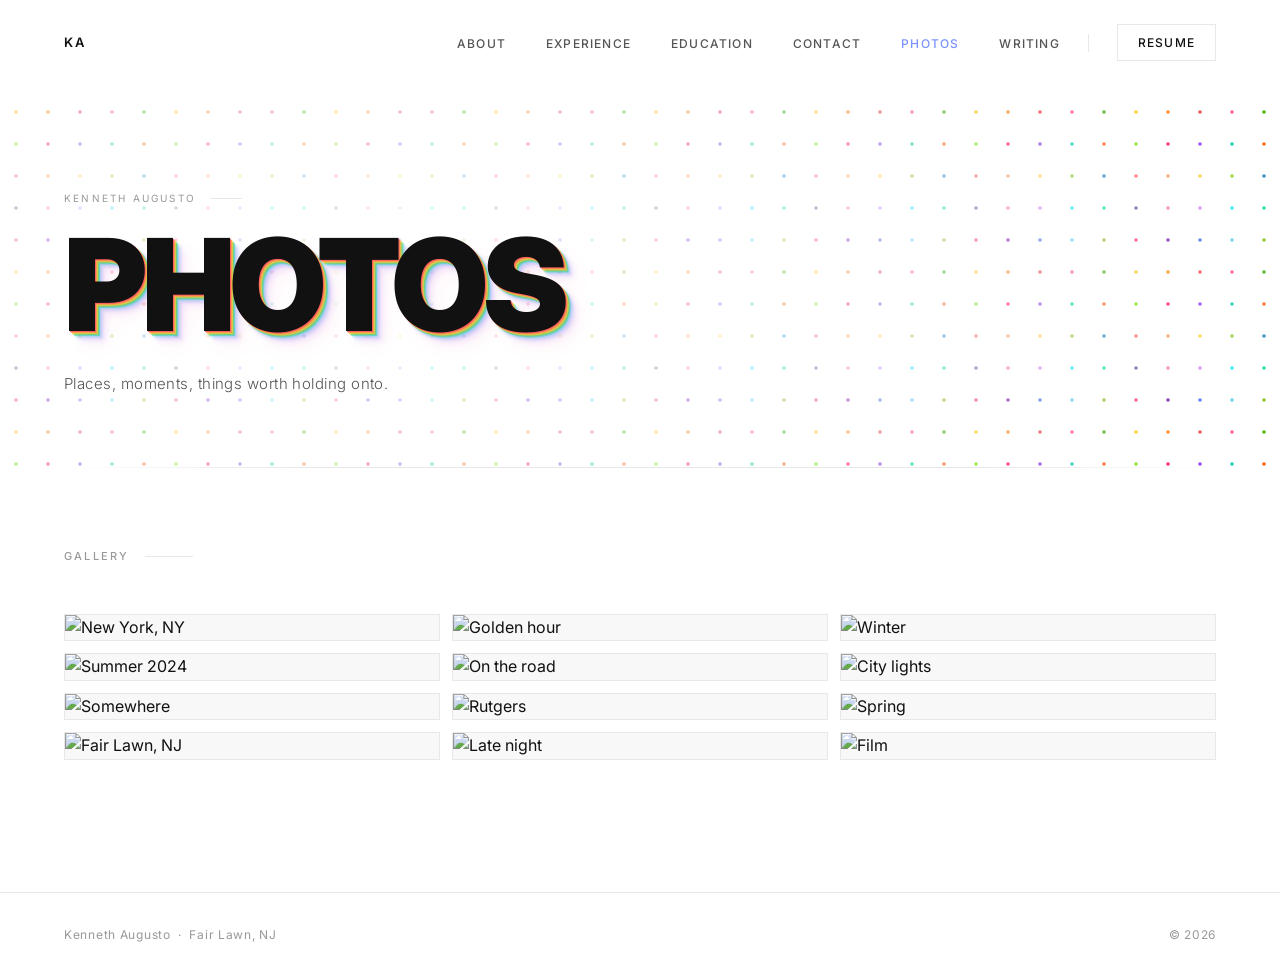
==== photos/index.html @ 09ccd0a9 "added photos / blogs" ====
<!DOCTYPE html>
<html lang="en">
<head>
  <meta charset="UTF-8" />
  <meta name="viewport" content="width=device-width, initial-scale=1.0" />
  <title>Photos — Kenneth Augusto</title>
  <link rel="preconnect" href="https://fonts.googleapis.com" />
  <link rel="preconnect" href="https://fonts.gstatic.com" crossorigin />
  <link href="https://fonts.googleapis.com/css2?family=Inter:wght@300;400;500;600;700;800;900&display=swap" rel="stylesheet" />
  <style>
    *, *::before, *::after { box-sizing: border-box; margin: 0; padding: 0; }

    :root {
      --white: #ffffff;
      --off-white: #f8f8f8;
      --light-gray: #efefef;
      --border: #e8e8e8;
      --text-primary: #111111;
      --text-secondary: #555555;
      --text-muted: #999999;
      --glow: rgba(200, 210, 255, 0.15);
      --glow-border: rgba(180, 195, 255, 0.4);
      --transition: 300ms ease;
    }

    html { scroll-behavior: smooth; font-size: 16px; }

    body {
      font-family: 'Inter', -apple-system, BlinkMacSystemFont, sans-serif;
      background: var(--white);
      color: var(--text-primary);
      line-height: 1.6;
      -webkit-font-smoothing: antialiased;
      -moz-osx-font-smoothing: grayscale;
    }

    /* ── NAV ─────────────────────────────────────────── */
    nav {
      position: fixed;
      top: 0; left: 0; right: 0;
      z-index: 100;
      padding: 24px 64px;
      display: flex;
      justify-content: space-between;
      align-items: center;
      background: rgba(255, 255, 255, 0.92);
      backdrop-filter: blur(12px);
      -webkit-backdrop-filter: blur(12px);
      border-bottom: 1px solid transparent;
      transition: border-color var(--transition);
    }
    nav.scrolled { border-bottom-color: var(--border); }
    .nav-right { display: flex; align-items: center; gap: 0; }
    .nav-divider { width: 1px; height: 18px; background: var(--border); margin: 0 28px; }
    .nav-logo { font-size: 13px; font-weight: 600; letter-spacing: 0.12em; text-transform: uppercase; color: var(--text-primary); text-decoration: none; }
    .nav-links { display: flex; gap: 40px; list-style: none; }
    .nav-links a { font-size: 12px; font-weight: 500; letter-spacing: 0.1em; text-transform: uppercase; color: var(--text-secondary); text-decoration: none; transition: color var(--transition); }
    .nav-links a:hover, .nav-links a.active { color: #7B93FF; }
    .nav-resume { font-size: 12px; font-weight: 500; letter-spacing: 0.1em; text-transform: uppercase; color: var(--text-primary); text-decoration: none; border: 1px solid var(--border); padding: 8px 20px; transition: border-color var(--transition), box-shadow var(--transition); }
    .nav-resume:hover { border-color: var(--glow-border); box-shadow: 0 0 0 1px var(--glow-border), 0 4px 16px var(--glow); }

    /* ── HERO BANNER ─────────────────────────────────── */
    .page-hero {
      min-height: 52vh;
      display: flex;
      align-items: flex-end;
      padding: 0 64px 72px;
      position: relative;
      overflow: hidden;
      background-color: var(--white);
      background-image: url("data:image/svg+xml,<svg xmlns='http://www.w3.org/2000/svg' width='160' height='160'><circle cx='16' cy='16' r='1.8' fill='%23FF595E'/><circle cx='48' cy='16' r='1.8' fill='%23FF924C'/><circle cx='80' cy='16' r='1.8' fill='%23FFCA3A'/><circle cx='112' cy='16' r='1.8' fill='%238AC926'/><circle cx='144' cy='16' r='1.8' fill='%231982C4'/><circle cx='16' cy='48' r='1.8' fill='%236A4C93'/><circle cx='48' cy='48' r='1.8' fill='%23FF6B9D'/><circle cx='80' cy='48' r='1.8' fill='%23C77DFF'/><circle cx='112' cy='48' r='1.8' fill='%2300E5FF'/><circle cx='144' cy='48' r='1.8' fill='%2306D6A0'/><circle cx='16' cy='80' r='1.8' fill='%23F72585'/><circle cx='48' cy='80' r='1.8' fill='%237209B7'/><circle cx='80' cy='80' r='1.8' fill='%234361EE'/><circle cx='112' cy='80' r='1.8' fill='%234CC9F0'/><circle cx='144' cy='80' r='1.8' fill='%2380B918'/><circle cx='16' cy='112' r='1.8' fill='%23FFBF00'/><circle cx='48' cy='112' r='1.8' fill='%23FF7900'/><circle cx='80' cy='112' r='1.8' fill='%23E63946'/><circle cx='112' cy='112' r='1.8' fill='%23FF477E'/><circle cx='144' cy='112' r='1.8' fill='%2338B000'/><circle cx='16' cy='144' r='1.8' fill='%2370E000'/><circle cx='48' cy='144' r='1.8' fill='%23FF006E'/><circle cx='80' cy='144' r='1.8' fill='%238338EC'/><circle cx='112' cy='144' r='1.8' fill='%2300C9A7'/><circle cx='144' cy='144' r='1.8' fill='%23FB5607'/></svg>");
      background-size: 160px 160px;
    }

    .page-hero::before {
      content: '';
      position: absolute;
      inset: 0;
      background:
        radial-gradient(ellipse 80% 90% at 30% 60%, rgba(255,255,255,0.94) 0%, rgba(255,255,255,0.55) 55%, transparent 100%);
      pointer-events: none;
      z-index: 0;
    }

    .page-hero-inner {
      position: relative;
      z-index: 1;
      max-width: 1200px;
      width: 100%;
    }

    .page-label {
      font-size: 10px;
      font-weight: 400;
      letter-spacing: 0.22em;
      text-transform: uppercase;
      color: var(--text-muted);
      margin-bottom: 20px;
      display: flex;
      align-items: center;
      gap: 14px;
      opacity: 0;
      animation: fadeUp 0.8s ease 0.2s forwards;
    }

    .page-label::after {
      content: '';
      width: 32px;
      height: 1px;
      background: var(--border);
    }

    .page-title {
      font-size: clamp(64px, 10vw, 130px);
      font-weight: 900;
      letter-spacing: -0.04em;
      text-transform: uppercase;
      line-height: 0.92;
      color: var(--text-primary);
      text-shadow:
        1px 1px 0    rgba(255, 89,  94,  0.92),
        2px 2px 0    rgba(255, 146, 76,  0.80),
        3px 3px 0    rgba(255, 202, 58,  0.68),
        4px 4px 1px  rgba(138, 201, 38,  0.55),
        5px 5px 1px  rgba(6,   214, 160, 0.42),
        6px 6px 2px  rgba(76,  201, 240, 0.30),
        8px 8px 3px  rgba(67,  97,  238, 0.17),
        11px 11px 6px rgba(131, 56,  236, 0.09),
        14px 14px 20px rgba(247, 37, 133, 0.05);
      opacity: 0;
      animation: fadeUp 0.9s ease 0.35s forwards;
    }

    .page-subtitle {
      margin-top: 28px;
      font-size: 15px;
      font-weight: 300;
      color: var(--text-secondary);
      letter-spacing: 0.03em;
      opacity: 0;
      animation: fadeUp 0.9s ease 0.5s forwards;
    }

    .hero-line {
      position: absolute;
      bottom: 0;
      left: 64px;
      right: 64px;
      height: 1px;
      background: linear-gradient(90deg, transparent 0%, var(--border) 20%, var(--border) 80%, transparent 100%);
      opacity: 0;
      animation: lineReveal 1.2s ease 0.8s forwards;
    }

    /* ── PHOTO GRID SECTION ──────────────────────────── */
    .photos-section {
      padding: 80px 64px 120px;
      background: var(--white);
    }

    .photos-section-inner {
      max-width: 1200px;
      margin: 0 auto;
    }

    .section-label {
      font-size: 11px;
      font-weight: 500;
      letter-spacing: 0.2em;
      text-transform: uppercase;
      color: var(--text-muted);
      margin-bottom: 48px;
      display: flex;
      align-items: center;
      gap: 16px;
    }

    .section-label::after {
      content: '';
      flex: 1;
      height: 1px;
      background: var(--border);
      max-width: 48px;
    }

    /* masonry grid */
    .photo-grid {
      columns: 3;
      column-gap: 12px;
    }

    .photo-item {
      break-inside: avoid;
      margin-bottom: 12px;
      position: relative;
      overflow: hidden;
      cursor: pointer;
      background: var(--off-white);
      border: 1px solid var(--border);
    }

    .photo-item img {
      display: block;
      width: 100%;
      height: auto;
      filter: grayscale(20%);
      transition: filter 400ms ease, transform 400ms ease;
    }

    .photo-item:hover img {
      filter: grayscale(0%);
      transform: scale(1.03);
    }

    .photo-caption {
      position: absolute;
      bottom: 0; left: 0; right: 0;
      padding: 32px 16px 14px;
      background: linear-gradient(to top, rgba(0,0,0,0.58) 0%, transparent 100%);
      opacity: 0;
      transition: opacity var(--transition);
    }

    .photo-item:hover .photo-caption { opacity: 1; }

    .photo-caption-text {
      font-size: 11px;
      font-weight: 400;
      letter-spacing: 0.12em;
      text-transform: uppercase;
      color: rgba(255,255,255,0.9);
    }

    /* ── LIGHTBOX ────────────────────────────────────── */
    .lightbox {
      position: fixed;
      inset: 0;
      background: rgba(0,0,0,0.94);
      z-index: 999;
      display: flex;
      align-items: center;
      justify-content: center;
      opacity: 0;
      pointer-events: none;
      transition: opacity 220ms ease;
    }
    .lightbox.open { opacity: 1; pointer-events: all; }
    .lightbox-img { max-width: 88vw; max-height: 88vh; object-fit: contain; display: block; border: 1px solid rgba(255,255,255,0.08); }
    .lightbox-close {
      position: absolute;
      top: 28px; right: 40px;
      background: none; border: none; cursor: pointer;
      color: rgba(255,255,255,0.45);
      font-size: 11px; font-family: inherit;
      letter-spacing: 0.18em; text-transform: uppercase;
      transition: color 200ms ease;
      padding: 8px;
    }
    .lightbox-close:hover { color: #fff; }

    /* ── FOOTER ──────────────────────────────────────── */
    footer {
      padding: 32px 64px;
      border-top: 1px solid var(--border);
      display: flex;
      justify-content: space-between;
      align-items: center;
      flex-wrap: wrap;
      gap: 16px;
    }
    footer p { font-size: 12px; color: var(--text-muted); letter-spacing: 0.06em; }

    /* ── ANIMATIONS ──────────────────────────────────── */
    @keyframes fadeUp {
      from { opacity: 0; transform: translateY(20px); }
      to   { opacity: 1; transform: translateY(0); }
    }
    @keyframes lineReveal {
      from { opacity: 0; }
      to   { opacity: 1; }
    }

    .reveal {
      opacity: 0;
      transform: translateY(24px);
      transition: opacity 0.7s ease, transform 0.7s ease;
    }
    .reveal.visible { opacity: 1; transform: translateY(0); }

    /* ── RESPONSIVE ──────────────────────────────────── */
    @media (max-width: 1024px) {
      .photo-grid { columns: 2; }
    }
    @media (max-width: 768px) {
      nav { padding: 20px 28px; }
      .nav-links { gap: 24px; }
      .page-hero { padding: 0 28px 56px; min-height: 44vh; }
      .hero-line { left: 28px; right: 28px; }
      .photos-section { padding: 60px 28px 100px; }
    }
    @media (max-width: 560px) {
      .photo-grid { columns: 1; }
      .page-title { font-size: clamp(48px, 16vw, 80px); }
    }
  </style>
</head>
<body>

  <!-- NAV -->
  <nav id="nav">
    <a href="../" class="nav-logo">KA</a>
    <div class="nav-right">
      <ul class="nav-links">
        <li><a href="../#about">About</a></li>
        <li><a href="../#experience">Experience</a></li>
        <li><a href="../#education">Education</a></li>
        <li><a href="../#contact">Contact</a></li>
        <li><a href="../photos/index.html" class="active">Photos</a></li>
        <li><a href="../writing/index.html">Writing</a></li>
      </ul>
      <div class="nav-divider"></div>
      <a href="../test.pdf" download="Kenneth_Augusto_Resume.pdf" class="nav-resume">Resume</a>
    </div>
  </nav>

  <!-- HERO BANNER -->
  <div class="page-hero">
    <div class="page-hero-inner">
      <p class="page-label">Kenneth Augusto</p>
      <h1 class="page-title">Photos</h1>
      <p class="page-subtitle">Places, moments, things worth holding onto.</p>
    </div>
    <div class="hero-line"></div>
  </div>

  <!-- GRID -->
  <section class="photos-section">
    <div class="photos-section-inner">
      <p class="section-label reveal">Gallery</p>
      <div class="photo-grid">

        <div class="photo-item reveal" onclick="openLightbox(this)">
          <img src="https://picsum.photos/seed/ka1/600/820" alt="New York, NY" />
          <div class="photo-caption"><span class="photo-caption-text">New York, NY</span></div>
        </div>

        <div class="photo-item reveal" onclick="openLightbox(this)">
          <img src="https://picsum.photos/seed/ka2/600/440" alt="Summer 2024" />
          <div class="photo-caption"><span class="photo-caption-text">Summer 2024</span></div>
        </div>

        <div class="photo-item reveal" onclick="openLightbox(this)">
          <img src="https://picsum.photos/seed/ka3/600/720" alt="Somewhere" />
          <div class="photo-caption"><span class="photo-caption-text">Somewhere</span></div>
        </div>

        <div class="photo-item reveal" onclick="openLightbox(this)">
          <img src="https://picsum.photos/seed/ka4/600/500" alt="Fair Lawn, NJ" />
          <div class="photo-caption"><span class="photo-caption-text">Fair Lawn, NJ</span></div>
        </div>

        <div class="photo-item reveal" onclick="openLightbox(this)">
          <img src="https://picsum.photos/seed/ka5/600/900" alt="Golden hour" />
          <div class="photo-caption"><span class="photo-caption-text">Golden hour</span></div>
        </div>

        <div class="photo-item reveal" onclick="openLightbox(this)">
          <img src="https://picsum.photos/seed/ka6/600/600" alt="On the road" />
          <div class="photo-caption"><span class="photo-caption-text">On the road</span></div>
        </div>

        <div class="photo-item reveal" onclick="openLightbox(this)">
          <img src="https://picsum.photos/seed/ka7/600/400" alt="Rutgers" />
          <div class="photo-caption"><span class="photo-caption-text">Rutgers</span></div>
        </div>

        <div class="photo-item reveal" onclick="openLightbox(this)">
          <img src="https://picsum.photos/seed/ka8/600/780" alt="Late night" />
          <div class="photo-caption"><span class="photo-caption-text">Late night</span></div>
        </div>

        <div class="photo-item reveal" onclick="openLightbox(this)">
          <img src="https://picsum.photos/seed/ka9/600/520" alt="Winter" />
          <div class="photo-caption"><span class="photo-caption-text">Winter</span></div>
        </div>

        <div class="photo-item reveal" onclick="openLightbox(this)">
          <img src="https://picsum.photos/seed/ka10/600/860" alt="City lights" />
          <div class="photo-caption"><span class="photo-caption-text">City lights</span></div>
        </div>

        <div class="photo-item reveal" onclick="openLightbox(this)">
          <img src="https://picsum.photos/seed/ka11/600/460" alt="Spring" />
          <div class="photo-caption"><span class="photo-caption-text">Spring</span></div>
        </div>

        <div class="photo-item reveal" onclick="openLightbox(this)">
          <img src="https://picsum.photos/seed/ka12/600/700" alt="Film" />
          <div class="photo-caption"><span class="photo-caption-text">Film</span></div>
        </div>

      </div>
    </div>
  </section>

  <!-- FOOTER -->
  <footer>
    <p>Kenneth Augusto &nbsp;·&nbsp; Fair Lawn, NJ</p>
    <p>&copy; 2026</p>
  </footer>

  <!-- LIGHTBOX -->
  <div class="lightbox" id="lightbox">
    <button class="lightbox-close" id="lightboxClose">Close &times;</button>
    <img class="lightbox-img" id="lightboxImg" src="" alt="" />
  </div>

  <script>
    // Nav scroll border
    const nav = document.getElementById('nav');
    window.addEventListener('scroll', () => {
      nav.classList.toggle('scrolled', window.scrollY > 40);
    }, { passive: true });

    // Scroll reveal
    const revealEls = document.querySelectorAll('.reveal');
    const observer = new IntersectionObserver((entries) => {
      entries.forEach((entry) => {
        if (entry.isIntersecting) {
          const delay = entry.target.dataset.delay || 0;
          setTimeout(() => entry.target.classList.add('visible'), delay);
          observer.unobserve(entry.target);
        }
      });
    }, { threshold: 0.1, rootMargin: '0px 0px -40px 0px' });

    revealEls.forEach((el) => {
      const siblings = Array.from(el.parentNode.children).filter(c => c.classList.contains('reveal'));
      el.dataset.delay = siblings.indexOf(el) * 60;
      observer.observe(el);
    });

    // Lightbox
    function openLightbox(el) {
      const img = el.querySelector('img');
      document.getElementById('lightboxImg').src = img.src;
      document.getElementById('lightboxImg').alt = img.alt;
      document.getElementById('lightbox').classList.add('open');
      document.body.style.overflow = 'hidden';
    }

    document.getElementById('lightbox').addEventListener('click', (e) => {
      if (e.target === e.currentTarget) closeLightbox();
    });
    document.getElementById('lightboxClose').addEventListener('click', closeLightbox);

    function closeLightbox() {
      document.getElementById('lightbox').classList.remove('open');
      document.body.style.overflow = '';
    }

    document.addEventListener('keydown', e => {
      if (e.key === 'Escape') closeLightbox();
    });
  </script>

</body>
</html>
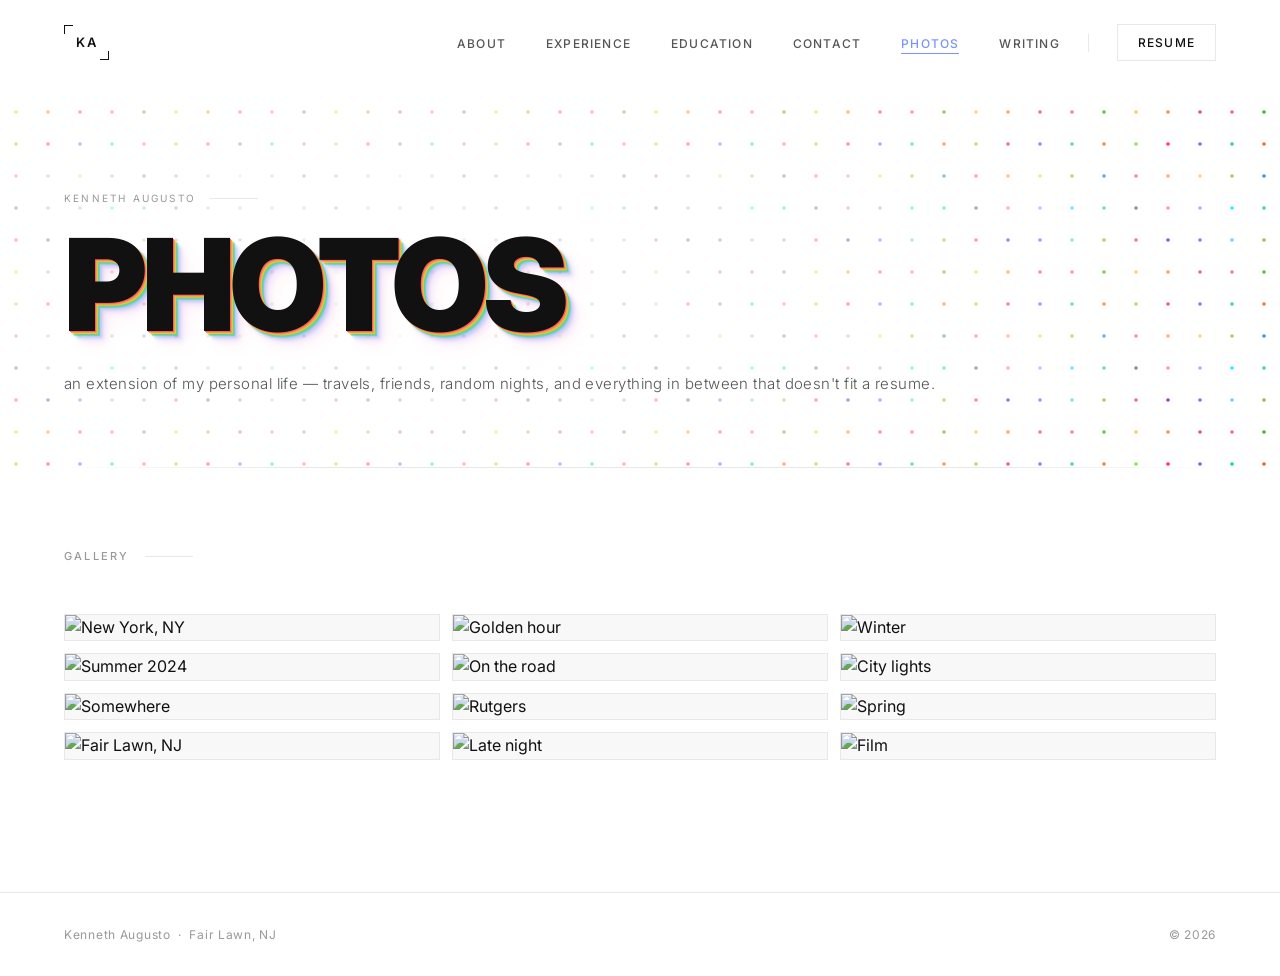
==== commit 88b65cca: "fixed mobile" ====
--- a/photos/index.html
+++ b/photos/index.html
@@ -4,6 +4,7 @@
   <meta charset="UTF-8" />
   <meta name="viewport" content="width=device-width, initial-scale=1.0" />
   <title>Photos — Kenneth Augusto</title>
+  <link rel="icon" type="image/svg+xml" href="../favicon.svg" />
   <link rel="preconnect" href="https://fonts.googleapis.com" />
   <link rel="preconnect" href="https://fonts.gstatic.com" crossorigin />
   <link href="https://fonts.googleapis.com/css2?family=Inter:wght@300;400;500;600;700;800;900&display=swap" rel="stylesheet" />
@@ -52,10 +53,18 @@
     nav.scrolled { border-bottom-color: var(--border); }
     .nav-right { display: flex; align-items: center; gap: 0; }
     .nav-divider { width: 1px; height: 18px; background: var(--border); margin: 0 28px; }
-    .nav-logo { font-size: 13px; font-weight: 600; letter-spacing: 0.12em; text-transform: uppercase; color: var(--text-primary); text-decoration: none; }
+    .nav-logo { font-size: 13px; font-weight: 600; letter-spacing: 0.12em; text-transform: uppercase; color: var(--text-primary); text-decoration: none; position: relative; padding: 7px 12px; transition: color var(--transition); display: inline-block; }
+    .nav-logo::before, .nav-logo::after { content: ''; position: absolute; width: 9px; height: 9px; transition: width var(--transition), height var(--transition), box-shadow var(--transition); animation: corner-chroma 2.4s ease infinite; }
+    .nav-logo::before { top: 0; left: 0; border-top: 1.5px solid; border-left: 1.5px solid; }
+    .nav-logo::after { bottom: 0; right: 0; border-bottom: 1.5px solid; border-right: 1.5px solid; animation-delay: -1.2s; }
+    @keyframes corner-chroma { 0% { border-color: #7B93FF; } 33% { border-color: #C77DFF; } 66% { border-color: #F72585; } 100% { border-color: #7B93FF; } }
+    .nav-logo:hover { color: #7B93FF; }
+    .nav-logo:hover::before, .nav-logo:hover::after { width: 100%; height: 100%; box-shadow: 0 0 10px rgba(123,147,255,0.3); }
     .nav-links { display: flex; gap: 40px; list-style: none; }
-    .nav-links a { font-size: 12px; font-weight: 500; letter-spacing: 0.1em; text-transform: uppercase; color: var(--text-secondary); text-decoration: none; transition: color var(--transition); }
+    .nav-links a { font-size: 12px; font-weight: 500; letter-spacing: 0.1em; text-transform: uppercase; color: var(--text-secondary); text-decoration: none; transition: color var(--transition); position: relative; padding-bottom: 3px; }
+    .nav-links a::after { content: ''; position: absolute; bottom: 0; left: 0; width: 100%; height: 1px; background: #7B93FF; transform: scaleX(0); transform-origin: left; transition: transform var(--transition); }
     .nav-links a:hover, .nav-links a.active { color: #7B93FF; }
+    .nav-links a:hover::after, .nav-links a.active::after { transform: scaleX(1); }
     .nav-resume { font-size: 12px; font-weight: 500; letter-spacing: 0.1em; text-transform: uppercase; color: var(--text-primary); text-decoration: none; border: 1px solid var(--border); padding: 8px 20px; transition: border-color var(--transition), box-shadow var(--transition); }
     .nav-resume:hover { border-color: var(--glow-border); box-shadow: 0 0 0 1px var(--glow-border), 0 4px 16px var(--glow); }
 
@@ -103,11 +112,30 @@
       animation: fadeUp 0.8s ease 0.2s forwards;
     }
 
-    .page-label::after {
-      content: '';
-      width: 32px;
+    .page-label-bar {
+      width: 48px;
       height: 1px;
       background: var(--border);
+      position: relative;
+      overflow: hidden;
+      flex-shrink: 0;
+    }
+
+    .page-label-bar::after {
+      content: '';
+      position: absolute;
+      top: 0;
+      left: -100%;
+      width: 100%;
+      height: 100%;
+      background: linear-gradient(90deg, transparent, #7B93FF, #C77DFF, #F72585, transparent);
+      animation: bar-sweep 2.4s ease infinite;
+    }
+
+    @keyframes bar-sweep {
+      0%   { left: -100%; }
+      60%  { left: 100%; }
+      100% { left: 100%; }
     }
 
     .page-title {
@@ -315,8 +343,8 @@
         <li><a href="../#experience">Experience</a></li>
         <li><a href="../#education">Education</a></li>
         <li><a href="../#contact">Contact</a></li>
-        <li><a href="../photos/index.html" class="active">Photos</a></li>
-        <li><a href="../writing/index.html">Writing</a></li>
+        <li><a href="../photos/" class="active">Photos</a></li>
+        <li><a href="../writing/">Writing</a></li>
       </ul>
       <div class="nav-divider"></div>
       <a href="../test.pdf" download="Kenneth_Augusto_Resume.pdf" class="nav-resume">Resume</a>
@@ -326,9 +354,9 @@
   <!-- HERO BANNER -->
   <div class="page-hero">
     <div class="page-hero-inner">
-      <p class="page-label">Kenneth Augusto</p>
+      <p class="page-label">Kenneth Augusto <span class="page-label-bar"></span></p>
       <h1 class="page-title">Photos</h1>
-      <p class="page-subtitle">Places, moments, things worth holding onto.</p>
+      <p class="page-subtitle">an extension of my personal life — travels, friends, random nights, and everything in between that doesn't fit a resume.</p>
     </div>
     <div class="hero-line"></div>
   </div>
